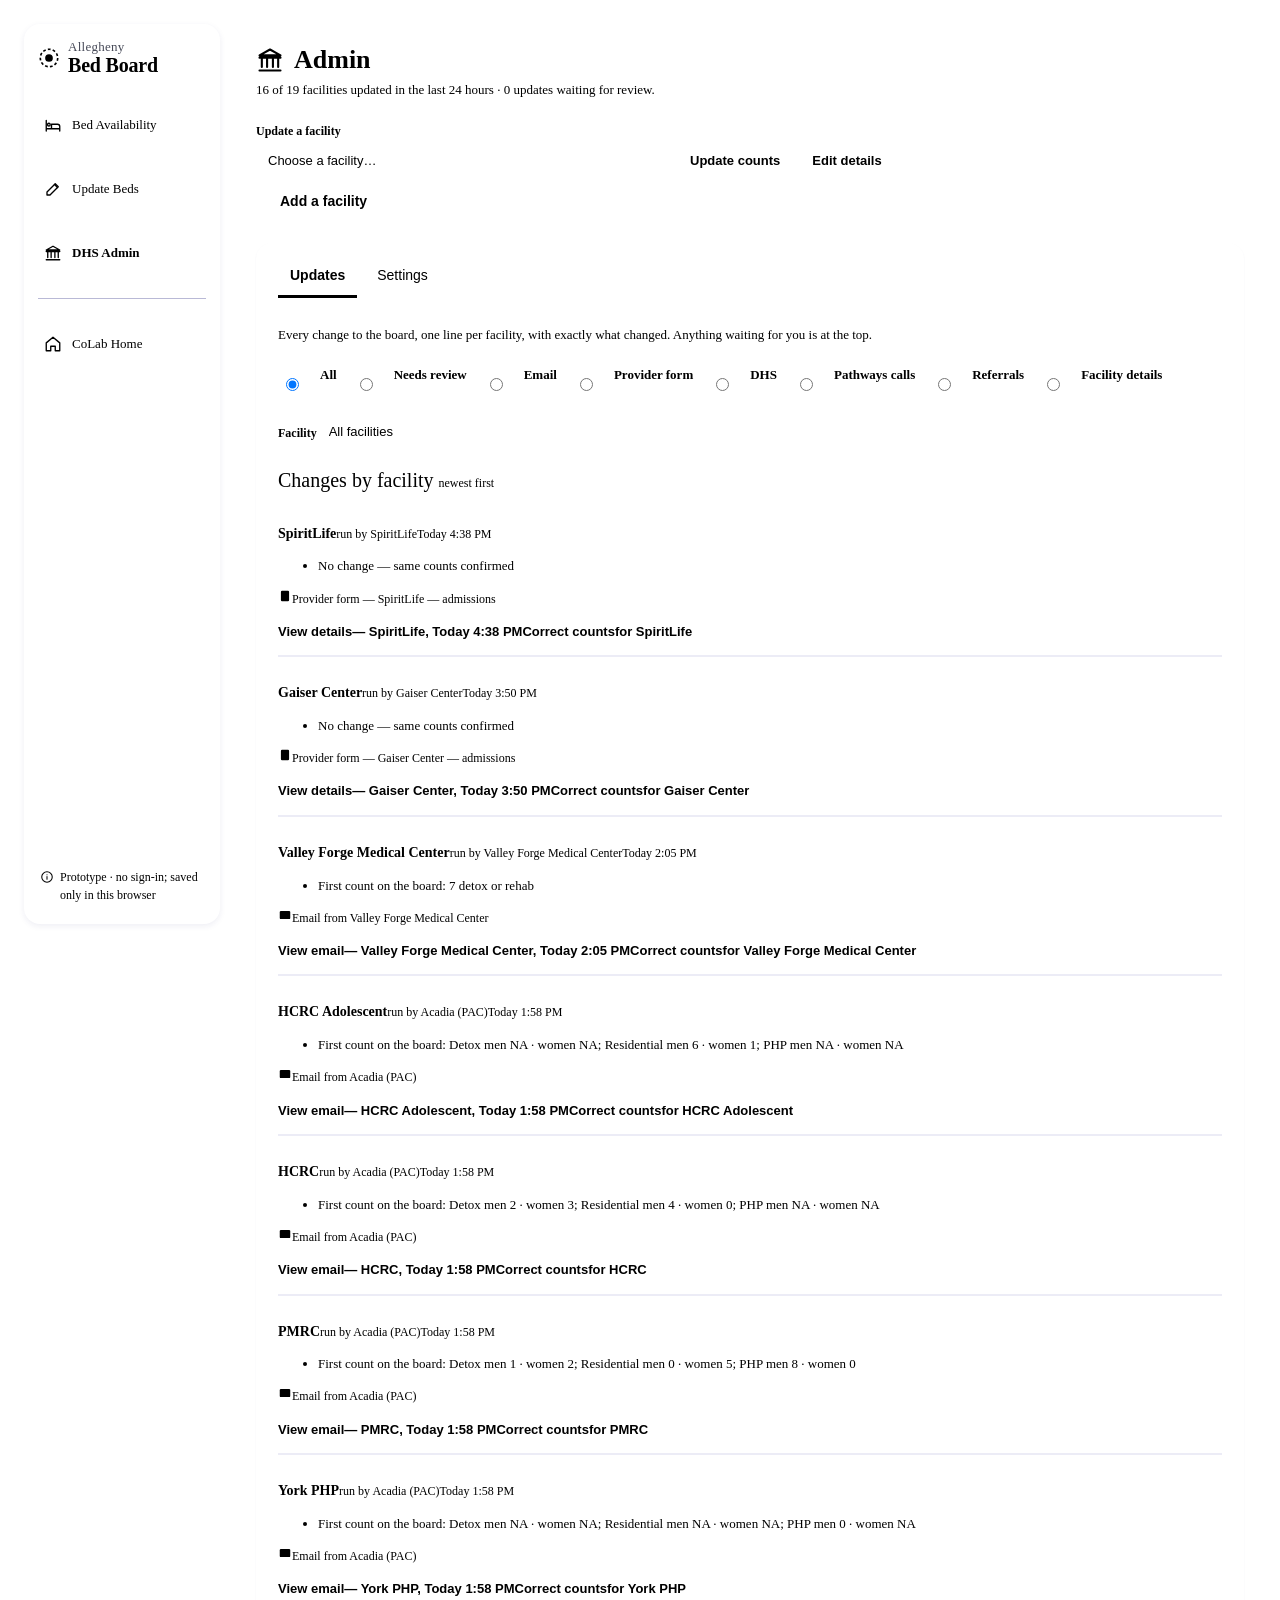
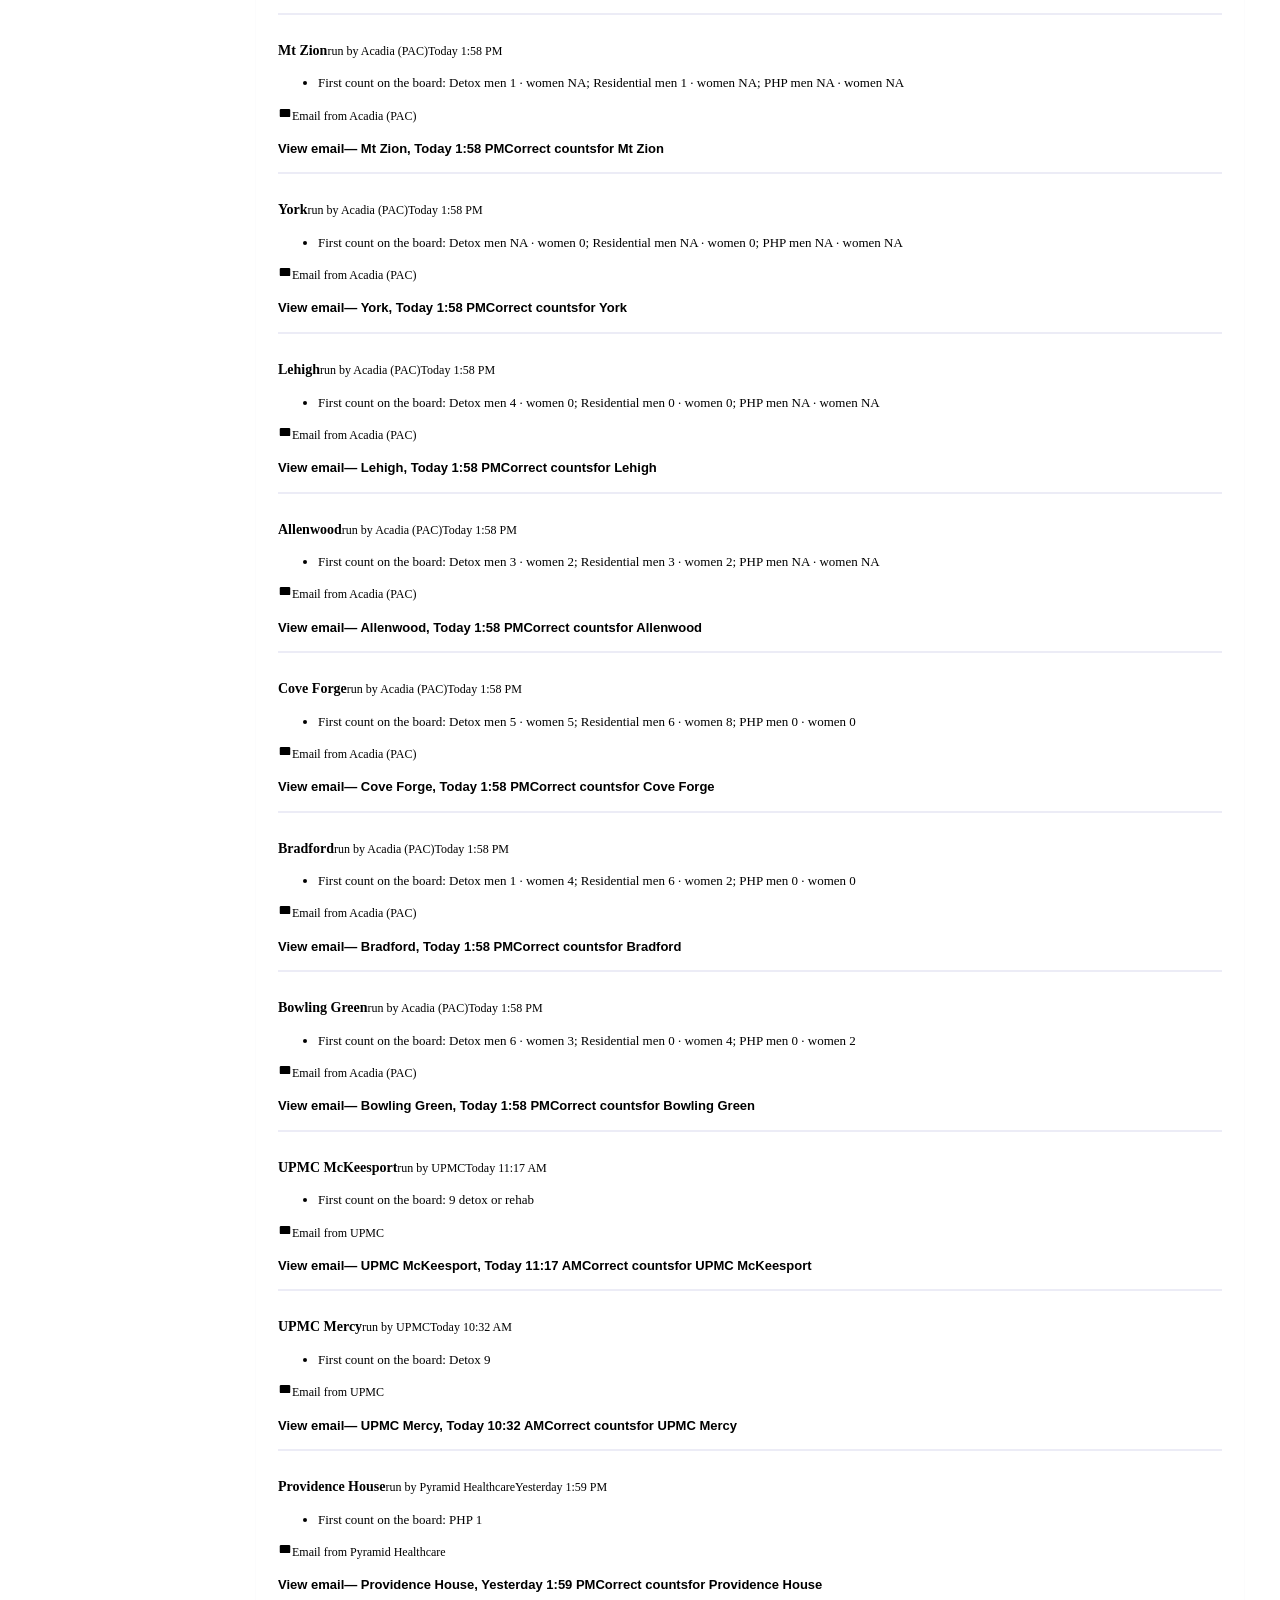
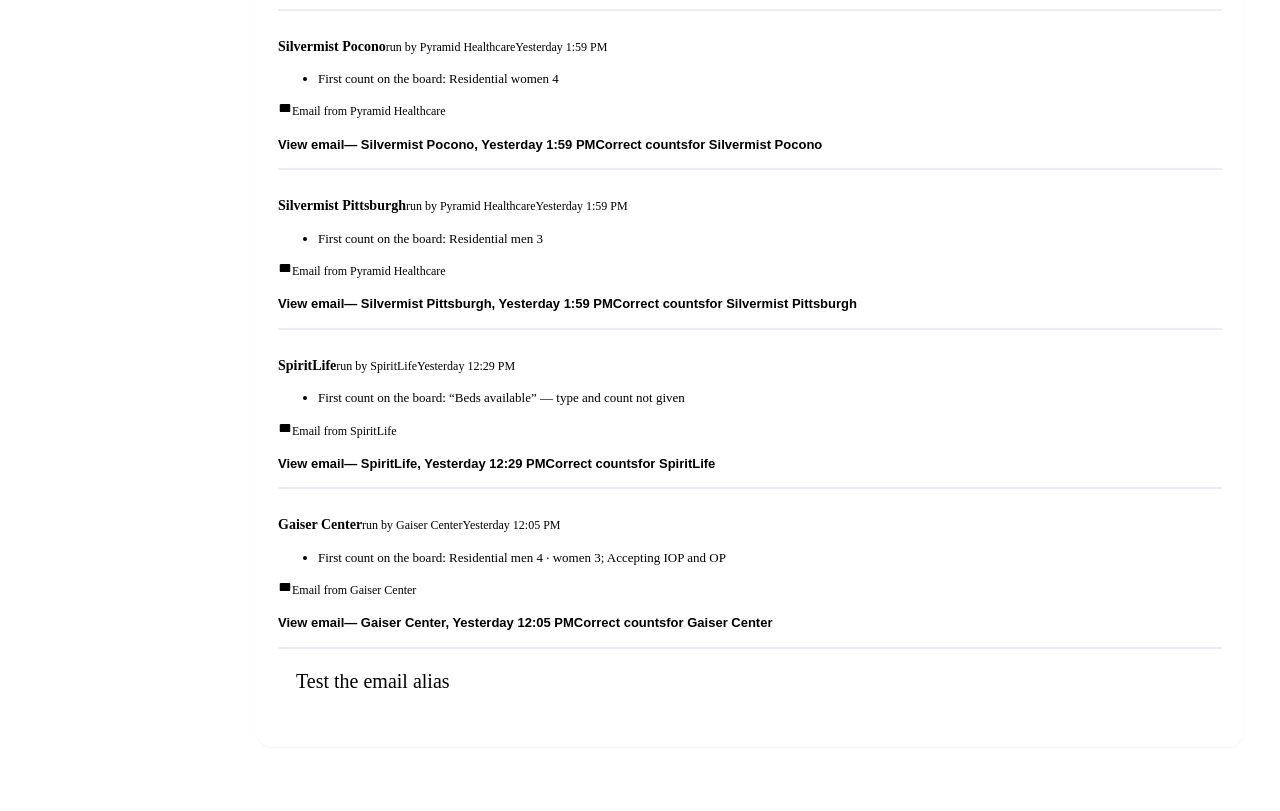
==== admin.html @ 39ade501 "Rename the product to Allegheny Bed Board The repo is now rrybalov/bed-board and the site moves to r" ====
<!doctype html>
<html lang="en">
<head>
  <meta charset="utf-8">
  <meta name="viewport" content="width=device-width, initial-scale=1">
  <title>Allegheny Bed Board — Admin</title>
  <meta name="description" content="DHS admin for the Allegheny Bed Board board: every update, review, new facilities and settings.">
  <link rel="preconnect" href="https://fonts.googleapis.com">
  <link rel="preconnect" href="https://fonts.gstatic.com" crossorigin>
  <link href="https://fonts.googleapis.com/css2?family=Roboto:wght@400;500;600;700&display=swap" rel="stylesheet">
  <link rel="icon" href="data:image/svg+xml,%3Csvg xmlns=%27http://www.w3.org/2000/svg%27 viewBox=%270 0 24 24%27%3E%3Ccircle cx=%2712%27 cy=%2712%27 r=%279.5%27 fill=%27none%27 stroke=%27%23262673%27 stroke-width=%272%27 stroke-dasharray=%273 2.4%27/%3E%3Ccircle cx=%2712%27 cy=%2712%27 r=%274.5%27 fill=%27%23262673%27/%3E%3C/svg%3E">
  <link rel="stylesheet" href="assets/styles.css?v=202611151425">
  <link rel="stylesheet" href="assets/colab.css?v=202611151425">
</head>
<body>
  <a class="skip" href="#admin-main">Skip to content</a>
<div class="hub">
  <nav class="sidebar" aria-label="Allegheny Bed Board">
    <a class="brand" href="index.html"><svg class="icon" width="22" height="22" viewBox="0 0 24 24" fill="none" stroke="currentColor" stroke-width="1.8" aria-hidden="true"><circle cx="12" cy="12" r="9.5" stroke-dasharray="3 2.4"/><circle cx="12" cy="12" r="4.2" fill="currentColor" stroke="none"/></svg><span class="brand-name"><span class="brand-pre">Allegheny </span>Bed Board</span></a>
    <a class="side-link" href="index.html"><svg class="icon" width="18" height="18" viewBox="0 0 24 24" fill="none" stroke="currentColor" stroke-width="1.8" stroke-linecap="round" stroke-linejoin="round" aria-hidden="true"><path d="M3 20V6M21 20v-6a3 3 0 0 0-3-3h-8v6M3 17h18"/><circle cx="6.5" cy="11.5" r="1.8"/></svg>Bed Availability</a>
    <a class="side-link" href="update.html"><svg class="icon" width="18" height="18" viewBox="0 0 24 24" fill="none" stroke="currentColor" stroke-width="1.8" stroke-linecap="round" stroke-linejoin="round" aria-hidden="true"><path d="M4 20h4L19 9l-4-4L4 16z"/><path d="M14 6l4 4"/></svg>Update Beds</a>
    <a class="side-link" href="admin.html" aria-current="page"><svg class="icon" width="18" height="18" viewBox="0 0 24 24" fill="none" stroke="currentColor" stroke-width="1.8" stroke-linecap="round" stroke-linejoin="round" aria-hidden="true"><path d="M3 10h18M12 3l9 5H3zM5 10v8M9.5 10v8M14.5 10v8M19 10v8M3 21h18"/></svg>DHS Admin</a>
    <div class="side-divider" role="separator"></div>
    <a class="side-link" href="https://rrybalov.github.io/colab-client-profile/"><svg class="icon" width="18" height="18" viewBox="0 0 24 24" fill="none" stroke="currentColor" stroke-width="1.8" stroke-linecap="round" stroke-linejoin="round" aria-hidden="true"><path d="M3 10.5 12 3l9 7.5V21h-6v-6H9v6H3z"/></svg>CoLab Home</a>
    <p class="side-note"><svg class="icon" width="14" height="14" viewBox="0 0 24 24" fill="none" stroke="currentColor" stroke-width="1.8" stroke-linecap="round" stroke-linejoin="round" aria-hidden="true"><circle cx="12" cy="12" r="9"/><path d="M12 11v5M12 8h.01"/></svg>Prototype · no sign-in; saved only in this browser</p>
  </nav>

  <main class="hub-main" id="admin-main" tabindex="-1">
    <section class="page-h">
      <h1 class="page-title"><svg class="icon" width="28" height="28" viewBox="0 0 24 24" fill="none" stroke="currentColor" stroke-width="1.8" stroke-linecap="round" stroke-linejoin="round" aria-hidden="true"><path d="M3 10h18M12 3l9 5H3zM5 10v8M9.5 10v8M14.5 10v8M19 10v8M3 21h18"/></svg>Admin</h1>
      <p id="admin-meta"></p>
    </section>

    <div class="admin-actions">
      <div class="pick">
        <label class="lbl" for="pick-site">Update a facility</label>
        <div class="pick-row"><select id="pick-site" class="sel-in"></select><button type="button" class="btn" id="pick-go">Update counts</button><button type="button" class="btn" id="pick-details">Edit details</button></div>
      </div>
      <button type="button" class="btn primary" id="add-site">Add a facility</button>
    </div>

    <section class="panel-card board-card admin-card" aria-label="Updates and settings">
    <div class="viewbar">
      <div class="tabs" role="tablist" aria-label="Admin sections">
        <button type="button" role="tab" id="t-updates" aria-controls="p-updates" aria-selected="true">Updates<span class="badge" id="review-badge" hidden></span></button>
        <button type="button" role="tab" id="t-settings" aria-controls="p-settings" aria-selected="false" tabindex="-1">Settings</button>
      </div>
    </div>
    <p class="status" id="a-status" aria-live="polite"></p>

    <section id="p-updates" role="tabpanel" aria-labelledby="t-updates">
      <p class="hint">Every change to the board, one line per facility, with exactly what changed. Anything waiting for you is at the top.</p>
      <div class="upd-filters">
        <div class="seg" id="upd-filter" role="radiogroup" aria-label="Show updates"></div>
        <div class="field" style="margin:0"><label class="sr" for="upd-site">Facility</label><select id="upd-site" class="sel-in"></select></div>
      </div>
      <div class="admin-grid" style="margin-top:12px">
        <div class="main-col"><div id="upd-list"></div></div>
        <aside class="side-col">
          <details class="panel sim" style="margin-top:0">
            <summary><h2 id="sim-h">Test the email alias</h2></summary>
            <p class="hint">Stands in for the future alias. Recognized senders publish automatically; anything the parser isn’t sure of waits for review.</p>
            <div class="field">
              <label class="lbl" for="sim-example">Load an example</label>
              <select id="sim-example" class="sel-in"></select>
            </div>
            <div class="field"><label class="lbl" for="sim-from">From</label><input id="sim-from" class="input wide" type="email" autocomplete="off"></div>
            <div class="field"><label class="lbl" for="sim-subject">Subject</label><input id="sim-subject" class="input wide" type="text" autocomplete="off"></div>
            <div class="field"><label class="lbl" for="sim-body">Body</label><textarea id="sim-body" class="input wide" rows="8"></textarea></div>
            <div class="btnrow"><button type="button" class="btn primary" id="sim-send">Receive email</button></div>
            <div id="sim-result" role="status"></div>
          </details>
        </aside>
      </div>
    </section>

    <section id="p-settings" role="tabpanel" aria-labelledby="t-settings" hidden>
      <div class="panel">
        <h2>Email publishing</h2>
        <label class="toggle-row"><input type="checkbox" id="set-auto"> <span><b>Publish recognized emails automatically.</b> Emails from unknown senders, or with counts the parser can’t place, always wait for review.</span></label>
      </div>
      <div class="panel">
        <h2>Known senders</h2>
        <p class="hint">An email is matched to a provider by its sender’s domain.</p>
        <div class="gridwrap"><table class="sitetbl" style="min-width:0"><thead><tr><th scope="col">Provider</th><th scope="col">Sender domains</th><th scope="col">Facilities</th></tr></thead><tbody id="sender-rows"></tbody></table></div>
      </div>
      <div class="panel">
        <h2>Demo data</h2>
        <p class="hint">Clears everything in this browser and reloads the 7 sample emails.</p>
        <button type="button" class="btn danger" id="reset">Reset demo data</button>
      </div>
    </section>
    </section>
  </main>
</div>
<div class="dialog-wrap" id="dlg-wrap" hidden>
    <div class="dialog" role="dialog" aria-modal="true" aria-labelledby="dlg-h" id="dlg"></div>
  </div>

  <script src="data/sites.js?v=202611151425"></script>
  <script src="data/sample-emails.js?v=202611151425"></script>
  <script src="assets/parser.js?v=202611151425"></script>
  <script src="assets/store.js?v=202611151425"></script>
  <script src="assets/common.js?v=202611151425"></script>
  <script src="assets/editor.js?v=202611151425"></script>
  <script src="assets/profile.js?v=202611151425"></script>
  <script src="assets/facility.js?v=202611151425"></script>
  <script src="assets/admin.js?v=202611151425"></script>
</body>
</html>
---- assets/colab.css ----
/*
 * Allegheny Bed Board — CoLab / ClientView look and feel.
 * Loaded after styles.css. Mirrors the CoLab prototype (rrybalov/colab-client-profile, styles.css):
 * floating sidebar instead of a top bar, smoke page, white 16px panel cards, pill segmented
 * controls, outlined filter cards, blue underline tabs, CoLab buttons, inputs, modal and toast.
 * Tokens follow the ACDHS design system (Surfaces / Content / Action / Signals).
 */
:root {
  --hairline: #ECECF6;
  --outline: #8C8FA3;
  --disabled: #B9B9D6;
  --red-text: #B4382C;
  --green-text: #0B6B58;
  --radius-sm: 4px;
  --radius: 8px;
  --radius-lg: 12px;
  --radius-xl: 16px;
  --shadow-pop: 0 8px 24px rgba(18, 18, 33, .14);
  --card-shadow: 0 1px 2px rgba(38, 38, 115, .06);
}
body { font-family: var(--font); font-size: 14px; line-height: 1.4; color: var(--slate); background: var(--smoke); }
a { color: var(--blue); }
a:hover { color: var(--dark-blue); }
:focus-visible { outline: 2px solid var(--blue); outline-offset: 2px; }
.icon { flex: 0 0 auto; display: block; }
h1 { font-weight: 700; }

/* ---------- Shell: CoLab's floating sidebar (no top bar) ---------- */
.skip { position: absolute; left: 12px; top: -48px; z-index: 100; background: var(--dark-blue); color: var(--white); padding: 10px 14px; border-radius: var(--radius); font-weight: 600; text-decoration: none; }
.skip:focus { top: 12px; left: 12px; color: var(--white); }
.hub { min-height: 100vh; display: flex; gap: 36px; padding: 16px 28px 16px 16px; }
.sidebar { flex: 0 0 176px; background: var(--ash); border-radius: var(--radius-xl); padding: 16px 10px; display: flex; flex-direction: column; gap: 6px; box-shadow: 0 2px 6px rgba(38, 38, 115, .08); }
.sidebar .brand { display: flex; align-items: center; gap: 8px; padding: 0 4px 14px; color: var(--dark-blue); font-size: 20px; font-weight: 700; letter-spacing: -.2px; text-decoration: none; }
.sidebar .brand:hover { color: var(--dark-blue); }
.sidebar .brand .brand-name { display: flex; flex-direction: column; line-height: 1.1; }
.sidebar .brand .brand-pre { font-size: 13px; font-weight: 500; letter-spacing: .02em; color: var(--blue-grey, #474A58); }
.side-link { display: flex; align-items: center; gap: 10px; padding: 9px 10px; min-height: 40px; border-radius: var(--radius); font-size: 13px; color: var(--dark-blue); text-decoration: none; white-space: nowrap; }
.side-link:hover { background: rgba(255, 255, 255, .55); color: var(--dark-blue); }
.side-link[aria-current="page"] { background: var(--white); font-weight: 700; }
.side-divider { height: 1px; background: var(--disabled); margin: 10px 4px; }
.side-note { margin: auto 0 0; padding: 0 6px 4px; display: flex; gap: 6px; align-items: flex-start; font-size: 11px; line-height: 1.45; color: var(--slate); }
.side-note .icon { margin-top: 1px; color: var(--dark-blue); }
.hub-main { flex: 1 1 auto; min-width: 0; display: flex; flex-direction: column; gap: 22px; padding: 20px 0 40px; }
.hub-main > * { margin-top: 0; margin-bottom: 0; }
@media (min-width: 761px) {
  .sidebar { position: sticky; top: 16px; height: calc(100vh - 32px); align-self: flex-start; overflow-y: auto; }
}

/* Page heads */
.page-head, .page-h { display: flex; flex-wrap: wrap; align-items: center; justify-content: space-between; gap: 16px; min-height: 44px; padding: 0; }
.page-title { display: flex; align-items: center; gap: 10px; margin: 0; font-size: 26px; font-weight: 700; line-height: 1.2; color: var(--black); }
.page-title .icon { color: var(--black); }
.page-head .meta, .page-h p { margin: 6px 0 0; font-size: 13px; color: var(--slate); max-width: 760px; }
.page-h.with-cta .btn { margin-top: 0; }
.foot { font-size: 12px; color: var(--stone); }
.foot p { font-size: 12px; }

/* ---------- Cards ---------- */
.panel-card, .filters, .panel, .admin-grid .main-col, .success {
  background: var(--white); border: 0; border-radius: var(--radius-xl); padding: 22px; box-shadow: var(--card-shadow); margin: 0;
}
.board-card { display: flex; flex-direction: column; gap: 16px; padding-top: 6px; }
.panel h2, .success h2 { font-size: 20px; font-weight: 400; color: var(--slate); margin: 0 0 12px; }
.success { border-left: 0; }
.success h2 { color: var(--black); font-weight: 700; font-size: 18px; }
.notice { background: var(--white); border: 1px solid var(--ash); border-radius: var(--radius); padding: 12px 14px; margin: 0; font-size: 13px; color: var(--black); align-items: center; }
.notice p { font-size: 13px; color: var(--black); }

/* ---------- Form controls ---------- */
.seg-group legend, .lbl, .field > label, .field .lbl { font-size: 12px; font-weight: 700; color: var(--slate); }
.help { color: var(--stone); font-weight: 400; }
.hint { font-size: 13px; color: var(--slate); }
.input, .sel-in, select.input { min-height: 40px; border: 1px solid var(--stone); border-radius: var(--radius); padding: 8px 12px; font-size: 13px; color: var(--black); background-color: var(--white); }
textarea.input { line-height: 1.45; }
.num-in { min-height: 40px; font-size: 14px; border-radius: var(--radius); }
.check { font-size: 13px; color: var(--slate); }
.check input, input[type="checkbox"], input[type="radio"] { accent-color: var(--dark-blue); }

/* Segmented control: CoLab pill track */
.seg { display: inline-flex; flex-wrap: wrap; gap: 2px; padding: 3px; border: 0; border-radius: 999px; background: var(--ash); overflow: visible; }
.seg label { min-height: 34px; padding: 6px 16px; border: 0 !important; border-radius: 999px; font-size: 13px; font-weight: 600; color: var(--dark-blue); }
.seg label:hover { background: rgba(38, 38, 115, .08); }
.seg input:checked + label { background: var(--dark-blue); color: var(--white); font-weight: 600; }
.seg input:focus-visible + label { outline: 2px solid var(--blue); outline-offset: 2px; }

/* Buttons: CoLab primary / outline / text */
.btn { min-height: 40px; padding: 8px 16px; border: 1.5px solid var(--blue); border-radius: var(--radius); background: var(--white); color: var(--blue); font-size: 13px; font-weight: 700; gap: 8px; }
.btn:hover { background: var(--smoke); color: var(--blue); }
.btn.primary { border: 0; background: var(--blue); color: var(--white); font-size: 14px; padding: 10px 24px; }
.btn.primary:hover { background: var(--dark-blue); color: var(--white); }
.btn.small { min-height: 36px; padding: 6px 12px; font-size: 12px; }
.btn.primary.small { padding: 6px 16px; }
.btn.danger { border-color: var(--red-text); color: var(--red-text); }
.btn:disabled { background: var(--smoke); color: var(--stone); border: 1px solid var(--ash); }
.linkbtn { min-height: 24px; padding: 0; border: 0; background: transparent; color: var(--blue); font-size: 13px; font-weight: 700; text-decoration: none; cursor: pointer; }
.linkbtn:hover { color: var(--dark-blue); text-decoration: underline; }
.linkbtn.danger { color: var(--red-text); }
.cbtn { min-height: 40px; padding: 8px 14px; border: 1.5px solid var(--blue); border-radius: var(--radius); color: var(--blue); font-size: 13px; font-weight: 700; }
.cbtn.primary { border-color: var(--blue); background: var(--blue); color: var(--white); }
.cbtn.primary:hover { background: var(--dark-blue); border-color: var(--dark-blue); color: var(--white); }

/* ---------- Tabs: CoLab underline tabs ---------- */
.viewbar { margin: 0; display: block; border-bottom: 1px solid var(--ash); }
.tabs { display: flex; gap: 8px; border: 0; }
.tabs button, .tabs [role="tab"] { padding: 18px 12px 12px; min-height: 48px; border: 0; border-bottom: 3px solid transparent; margin-bottom: -1px; background: transparent; font-size: 14px; font-weight: 500; color: var(--slate); }
.tabs button:hover { color: var(--blue); }
.tabs button[aria-selected="true"] { color: var(--blue); font-weight: 600; border-bottom-color: var(--blue); }
.badge { background: var(--blue); color: var(--white); font-size: 10px; min-width: 18px; height: 18px; margin-left: 6px; }

/* ---------- Filter cards (summary counts) ---------- */
.tiles { display: grid; grid-template-columns: repeat(auto-fit, minmax(150px, 1fr)); gap: 14px; margin: 0; }
.tile { position: relative; border: 1.5px solid var(--ash); border-radius: var(--radius-lg); background: var(--white); padding: 12px 14px; min-height: 68px; justify-content: center; gap: 2px; color: var(--slate); }
button.tile { padding-right: 32px; }
button.tile::after { content: ""; position: absolute; top: 12px; right: 12px; width: 14px; height: 14px; background: var(--light-blue);
  -webkit-mask: url("data:image/svg+xml,%3Csvg xmlns='http://www.w3.org/2000/svg' viewBox='0 0 24 24'%3E%3Cpath d='M3 4h18l-7 9v6l-4 2v-8z'/%3E%3C/svg%3E") center / contain no-repeat;
  mask: url("data:image/svg+xml,%3Csvg xmlns='http://www.w3.org/2000/svg' viewBox='0 0 24 24'%3E%3Cpath d='M3 4h18l-7 9v6l-4 2v-8z'/%3E%3C/svg%3E") center / contain no-repeat; }
button.tile:hover { border-color: var(--light-blue); }
.tile[aria-pressed="true"] { border: 1.5px solid var(--light-blue); box-shadow: inset 0 0 0 1px var(--light-blue); background: var(--white); }
.tile .n { font-size: 15px; font-weight: 600; line-height: 1.3; color: var(--slate); font-variant-numeric: tabular-nums; }
.tile[aria-pressed="true"] .n { color: var(--light-blue); }
.tile .l { font-size: 12px; font-weight: 400; color: var(--black); }
.tile .s { font-size: 11px; color: var(--stone); }
.tile.note { border: 1px dashed var(--outline); background: var(--white); }
.tile.note .n { color: var(--slate); }

/* Status line, find bar, groups */
.status { margin: 0; font-size: 13px; color: var(--slate); }
.findbar { margin: 0 0 4px; }
.group-h { margin: 8px 0 10px; }
.group-h h2 { font-size: 16px; font-weight: 700; color: var(--slate); }
.group-h span { font-size: 12px; color: var(--slate); }
.footnote { font-size: 12px; color: var(--stone); }
details.more > summary { font-size: 14px; font-weight: 700; color: var(--blue); }

/* ---------- Facility cards: CoLab address/enrollment card ---------- */
.cards { gap: 10px; }
.card { border: 1px solid var(--ash); border-radius: var(--radius-lg); background: var(--white); padding: 16px; box-shadow: none; transition: border-color .15s; }
.card:hover { border-color: var(--disabled); }
.site h3 { font-size: 15px; font-weight: 700; color: var(--black); }
.site .full-name { font-size: 12px; font-weight: 400; color: var(--slate); }
.site .where { font-size: 12px; color: var(--slate); }
.site .meta { font-size: 12px; font-weight: 600; color: var(--dark-blue); }
.count { border-radius: var(--radius); border: 1px solid; min-height: 72px; }
.count b { font-size: 26px; font-weight: 600; letter-spacing: -.3px; }
.count span { font-size: 11px; }
.count.open { background: #DFF7F2; border-color: #9FE3D4; color: #0A6559; }
.count.open span { color: #0A6559; }
.count.avail { background: #E8F1FF; border-color: var(--sky); color: #1D4F91; }
.count.full { background: var(--smoke); border-color: var(--ash); color: var(--stone); }
.upd { font-size: 12px; }
.upd-time { font-size: 13px; font-weight: 600; color: var(--black); font-variant-numeric: tabular-nums; }
.upd-time.stale { color: var(--red-text); }
.upd-src { font-size: 12px; color: var(--slate); }
.upd-ref { font-size: 12px; }

/* Bed table: CoLab table head / rows */
.beds thead th { font-size: 12px; font-weight: 700; letter-spacing: 0; text-transform: none; color: var(--slate); border-bottom: 2px solid var(--ash); }
.beds th, .beds td { border-bottom: 1px solid var(--hairline); }
.beds tbody th { font-size: 13px; font-weight: 500; color: var(--black); }
.beds td { font-size: 18px; font-weight: 600; color: var(--black); }
.beds td.zero { color: var(--outline); font-weight: 500; }
.beds td.nr, .beds td.ns, .beds td.na, .beds td[colspan] { font-size: 12px; font-weight: 400; color: var(--stone); }
.beds td.yes { font-size: 13px; font-weight: 600; color: var(--green-text); }
.beds tfoot th, .beds tfoot td { font-size: 13px; font-weight: 700; border-top: 2px solid var(--ash); }
.beds tfoot td { font-size: 15px; }
.beds tr.hit th, .beds tr.hit td { background: var(--smoke); }
.beds tr.hit th { box-shadow: inset 3px 0 0 var(--light-blue); }
.beds .hc, .beds tr.hit .hc { background: #EEEEFB; }
.beds thead th.hc { color: var(--light-blue); }
.bed-notes { font-size: 12px; }

/* Who they take / contact: CoLab overline + pairs */
.fit { border-top: 1px solid var(--hairline); }
.fit-h, .contact-h { font-size: 11px; font-weight: 700; letter-spacing: .05em; text-transform: uppercase; color: var(--slate); }
.fit dl { font-size: 13px; grid-template-columns: 110px minmax(0, 1fr); }
.fit dt { font-weight: 700; color: var(--black); }
.fit dd { color: var(--slate); }
.lvl-hit { color: var(--light-blue); }
.fit-x { color: var(--red-text); }
.contact { border-top: 1px solid var(--hairline); }
.contact-note { font-size: 11px; color: var(--stone); }

/* ---------- Tables: All sites, admin ---------- */
.gridwrap { border: 0; border-radius: 0; background: transparent; }
.grid thead th, .sitetbl thead th { background: var(--white); font-size: 12px; font-weight: 700; letter-spacing: 0; text-transform: none; color: var(--slate); border-bottom: 2px solid var(--ash); }
.grid th, .grid td, .sitetbl th, .sitetbl td { border-bottom: 1px solid var(--hairline); font-size: 13px; }
.grid tbody tr:hover td, .grid tbody tr:hover th { background: var(--smoke); }
.grid .region-row th { font-size: 12px; font-weight: 700; color: var(--slate); text-transform: uppercase; letter-spacing: .05em; background: var(--white); }
.grid .site-name b { color: var(--black); }
.grid .site-name span { font-size: 12px; color: var(--slate); }
.cell { border-radius: var(--radius); }
.cell.open { background: #DFF7F2; border: 1px solid #9FE3D4; color: #0A6559; }
.cell.avail { border: 1px dashed var(--light-blue); }
.legend { border-top: 1px solid var(--hairline); font-size: 12px; }

/* Board updates feed: CoLab feed rows */
#view-updates .cards { gap: 0; }
.feed { background: transparent; border: 0; border-bottom: 2px solid var(--hairline); border-radius: 0; padding: 12px 0; }
.feed-top b { font-size: 13px; color: var(--black); }
.feed-sites { font-size: 13px; color: var(--black); }
.cov .tile .n { font-size: 15px; }

/* ---------- Popovers, modal, toast ---------- */
.locpanel { border: 1px solid var(--ash); border-radius: var(--radius-lg); box-shadow: var(--shadow-pop); }
.selbtn { font-size: 13px; }
.dialog-wrap { background: rgba(18, 18, 33, .55); padding: 40px 16px; z-index: 80; }
.dialog { max-width: 830px; border-radius: var(--radius-xl); padding: 28px; box-shadow: 0 20px 48px rgba(18, 18, 33, .3); }
.dialog h2, .srcdlg-h h2 { font-size: 22px; font-weight: 700; color: var(--black); }
.srcdlg-sub, .form-sub, .addsite .form-sub, .newfac .form-sub, .profile-edit .form-sub { font-size: 11px; font-weight: 700; letter-spacing: .05em; text-transform: uppercase; color: var(--slate); }
.toast { background: var(--black); border-radius: var(--radius); padding: 10px 14px; font-size: 13px; box-shadow: var(--shadow-pop); }
.toast .btn { min-height: 0; padding: 4px 2px; border: 0; background: transparent; color: var(--sky); font-size: 13px; font-weight: 700; }
.toast .btn:hover { background: transparent; text-decoration: underline; }
.refer-opt { border-radius: var(--radius); font-size: 13px; }
.refer-opt:has(input:checked) { border-color: var(--dark-blue); background: var(--smoke); }

/* ---------- Map list ---------- */
.maplist-wrap { border-radius: var(--radius-lg); }
.map { border-radius: var(--radius-lg); }
.ml-head b { font-size: 14px; color: var(--black); }
.ml-where { font-size: 12px; }
.ml-n.open { background: #DFF7F2; color: #0A6559; }
.pin.open { background: #05DEB4; color: #0B3D33; }
.ml.sel .ml-head, .ml-detail { box-shadow: inset 3px 0 0 var(--light-blue); }

/* ---------- Provider form ---------- */
.site-edit, .newfac { border: 1px solid var(--ash); border-radius: var(--radius-lg); padding: 16px; }
.site-wrap .site-edit { border-radius: var(--radius-lg) var(--radius-lg) 0 0; }
.site-edit-h h3, .newfac-h h3 { font-size: 15px; font-weight: 700; color: var(--black); }
.bedtbl thead th { font-size: 12px; font-weight: 700; color: var(--slate); }
.bedtbl tbody th { font-size: 13px; }
.profile-edit { border-color: var(--ash); border-radius: 0 0 var(--radius-lg) var(--radius-lg); background: var(--smoke); }
.profile-edit > summary { font-size: 13px; color: var(--blue); }
.tmpl { border-radius: var(--radius); }

/* ---------- Admin: CoLab feed rows inside a card ---------- */
.admin-actions { margin: 0; }
.admin-grid { margin-top: 0; }
.admin-grid .main-col { padding: 8px 22px 22px; }
.ui-h { margin: 14px 0 4px; font-size: 16px; font-weight: 700; color: var(--slate); }
.ui-h span { font-size: 12px; color: var(--slate); }
.ui-item { margin: 0; padding: 12px 0; border: 0; border-bottom: 2px solid var(--hairline); border-radius: 0; background: transparent; box-shadow: none; }
.ui-item.review { margin: 8px 0; padding: 12px 14px; border: 1px solid #C99A4B; border-radius: var(--radius); background: #FFF9EE; box-shadow: none; }
.ui-top b { font-size: 13px; color: var(--black); }
.ui-org, .ui-time { font-size: 12px; color: var(--slate); }
.ui-changes { font-size: 13px; color: var(--black); }
.ui-how { font-size: 12px; }
.ui-status { font-size: 12px; color: #6E4A0E; }
.ui-status.st-rejected, .ui-status.st-undone { color: var(--red-text); }
details.sim { padding: 16px 18px; }

@media (prefers-reduced-motion: reduce) { * { transition: none !important; } }

/* ---------- Phone: CoLab's sidebar becomes a top row ---------- */
@media (max-width: 760px) {
  .hub { flex-direction: column; gap: 16px; padding: 0 0 24px; }
  .sidebar { flex: 0 0 auto; border-radius: 0; flex-direction: row; flex-wrap: wrap; align-items: center; gap: 4px; padding: 10px 16px; }
  .sidebar .brand { padding: 0 8px 0 0; min-height: 32px; }
  .sidebar .brand .brand-name { display: inline; }
  .sidebar .brand .brand-pre { font-size: inherit; font-weight: inherit; letter-spacing: inherit; color: inherit; }
  .side-divider { display: none; }
  .side-note { flex: 1 1 100%; margin: 4px 0 0; padding: 0 2px; }
  .hub-main { padding: 0 16px; gap: 16px; }
  .panel-card, .filters, .panel, .admin-grid .main-col, .success { padding: 16px; border-radius: var(--radius-lg); }
  .page-title { font-size: 22px; }
  .dialog { padding: 20px; }
  .tabs button { padding: 14px 10px 10px; }
}

/* Layout refinements */
[hidden] { display: none !important; }
.page-h:not(.with-cta) { flex-direction: column; align-items: flex-start; gap: 0; }
.status:empty { display: none; }
#upd { display: flex; flex-direction: column; gap: 22px; }
#results, #view-find { display: flex; flex-direction: column; gap: 14px; }
.board-card .admin-grid { gap: 20px; }
.board-card .admin-grid .main-col { padding: 0; box-shadow: none; border-radius: 0; }
.board-card .panel { box-shadow: none; border: 1px solid var(--ash); border-radius: var(--radius-lg); }
.board-card details.sim { border: 1px solid var(--ash); box-shadow: none; }
.board-card .panel + .panel { margin-top: 14px; }
.admin-card > .hint { margin: 0; }
@media (max-width: 760px) { .seg { border-radius: 20px; } }

/* ===== WCAG 2.2 AA fixes ===== */
/* 1.4.3: zero / N/A / not-given cells and highlighted headers reach 4.5:1 on every surface */
.beds td.zero, .beds td.nr, .beds td.ns, .beds td.na, .beds td[colspan]:not(.yes) { color: #5C6075; }
.beds .hc, .beds tr.hit .hc { background: var(--smoke); }
.beds tr.hit th, .beds tr.hit td { background: #F0F0FC; }
/* 1.4.1: the filtered column is marked by more than color */
.beds thead th.hc { color: var(--dark-blue); text-decoration: underline; text-decoration-thickness: 2px; text-underline-offset: 4px; }
/* 2.5.8: targets at least 24×24 */
.grid-tel { display: inline-flex; align-items: center; min-height: 24px; }
details.sim > summary { min-height: 44px; display: flex; align-items: center; }
.linkbtn { display: inline-flex; align-items: center; min-height: 24px; }
/* Toast: text controls, dismissible (2.4.11) */
.toast { gap: 12px; }
.toast .toast-undo { color: var(--sky); text-decoration: underline; font-size: 13px; }
.toast .toast-undo:hover { color: var(--white); }
.toast-x { display: grid; place-items: center; width: 32px; height: 32px; margin: -4px -6px -4px 0; border: 0; border-radius: var(--radius); background: transparent; color: var(--white); cursor: pointer; }
.toast-x:hover { background: rgba(255, 255, 255, .12); }
.toast :focus-visible { outline-color: var(--sky); }
/* Links inside running text are underlined (1.4.1) */
p a:not(.btn):not(.cbtn), li a:not(.btn):not(.cbtn), .hint a { text-decoration: underline; }
.beds .sub { color: #5C6075; }
.fit-list { margin: 0; padding-left: 16px; }
.fit-list li + li { margin-top: 2px; }

/* ===== Nov 13 evening: card + filter fixes ===== */
/* Bed tables: values centered in equal columns; bed type stays left */
.beds { table-layout: fixed; }
.beds th:first-child { width: 34%; }
.beds th, .beds td, .beds thead th, .beds td[colspan] { text-align: center; }
.beds thead th:first-child, .beds tbody th, .beds tfoot th { text-align: left; }
/* Address under the facility name */
.site .addr { margin: 4px 0 0; display: flex; align-items: flex-start; gap: 6px; font-size: 13px; color: var(--black); }
.site .addr .icon { margin-top: 2px; color: var(--slate); }
.addr-none { color: var(--slate); }
/* Contact row: Mark a referral at the right end */
.contact-btns { align-items: center; }
.contact-btns .refer-btn { margin-left: auto; border-color: var(--dark-blue); color: var(--dark-blue); }
.contact-btns .refer-btn:hover { background: var(--smoke); }
/* One select style everywhere: same chevron and inset as the Locations control */
select.input, select.sel-in, .sel-in {
  -webkit-appearance: none; appearance: none; padding-right: 40px; cursor: pointer;
  background: var(--white) url("data:image/svg+xml,%3Csvg xmlns='http://www.w3.org/2000/svg' width='12' height='8' viewBox='0 0 12 8'%3E%3Cpath d='M1 1l5 5 5-5' fill='none' stroke='%233D3D4B' stroke-width='2'/%3E%3C/svg%3E") no-repeat right 14px center;
}
.selbtn { background-position: right 14px center; padding-right: 40px; }
#map-msg:empty { display: none; }
@media (max-width: 760px) { .contact-btns .refer-btn { margin-left: 0; } }
.contact-btns .refer-btn { margin-top: 0; }
/* Review fixes: grid update cell spacing, static text not styled as links, disclosure marker */
.grid .grid-tel { display: flex; width: fit-content; margin-top: 2px; }
.grid td .linkbtn { display: flex; width: fit-content; }
.grid .grid-lv { color: var(--slate); font-weight: 400; font-size: 12px; }
details.sim summary { justify-content: space-between; }
details.sim summary::after { content: ""; width: 8px; height: 8px; border-right: 2px solid var(--slate); border-bottom: 2px solid var(--slate); transform: rotate(-45deg); margin-right: 4px; }
details.sim[open] summary::after { content: ""; transform: rotate(45deg); }
.grid .site-name .grid-lv { color: var(--slate); font-weight: 400; }

/* ===== Review changes (Nov 13 night) ===== */
/* 1, 10: compact filter bar on one aligned row; the rest behind More filters */
.filters { display: block; padding: 18px 22px; }
.filters-toggle { display: none; }
.filters-row { display: flex; flex-wrap: wrap; align-items: flex-end; gap: 14px 24px; }
.filters-row .filter-col .selbtn { min-width: 220px; }
.more-btn .chev { width: 8px; height: 8px; border-right: 2px solid currentColor; border-bottom: 2px solid currentColor; transform: rotate(45deg); margin: -3px 0 0 4px; }
.more-btn[aria-expanded="true"] .chev { transform: rotate(-135deg); margin-top: 3px; }
.more-count, .filters-count { font-weight: 700; }
.more-filters { display: grid; grid-template-columns: repeat(4, minmax(0, 1fr)); gap: 14px 24px; align-items: end; margin-top: 16px; padding-top: 16px; border-top: 1px solid var(--hairline); }
.more-filters .seg-group { min-width: 0; }
.more-filters .input { width: 100%; }
.more-filters .checks { gap: 4px; }
.seg-n { margin-left: 6px; font-weight: 400; opacity: .85; font-variant-numeric: tabular-nums; }
.seg input:checked + label .seg-n { opacity: 1; }
/* 4: chips + Clear all */
.chips { display: flex; flex-wrap: wrap; align-items: center; gap: 8px; margin-top: 14px; padding-top: 14px; border-top: 1px solid var(--hairline); }
.chips-h { font-size: 13px; font-weight: 700; color: var(--black); margin-right: 4px; }
.chip { display: inline-flex; align-items: center; gap: 6px; min-height: 32px; padding: 4px 8px 4px 12px; border: 1.5px solid var(--dark-blue); border-radius: 999px; background: var(--white); color: var(--dark-blue); font: inherit; font-size: 13px; font-weight: 600; cursor: pointer; }
.chip:hover { background: var(--smoke); }
.chips .linkbtn { margin-left: 4px; }
/* 1: dismissible notice; stale banner */
.notice { position: relative; padding-right: 44px; }
.notice-x { position: absolute; top: 50%; right: 8px; transform: translateY(-50%); display: grid; place-items: center; width: 32px; height: 32px; border: 0; border-radius: var(--radius); background: transparent; color: var(--slate); cursor: pointer; }
.notice-x:hover { background: var(--smoke); }
.notice.warn { padding-right: 14px; border-color: #C99A4B; background: #FFF9EE; }
.notice.warn svg { stroke: #6E4A0E; }
.notice.warn p { color: #6E4A0E; }
/* 2: the two count notes that aren't bed types */
.also { margin: 0; font-size: 13px; color: var(--slate); }
.also:empty { display: none; }
/* 8: live changes */
.live-note { margin: 0; font-size: 13px; font-weight: 600; color: var(--dark-blue); }
.live-note:empty { display: none; }
@keyframes ob-flash { 0% { box-shadow: 0 0 0 3px var(--light-blue); } 70% { box-shadow: 0 0 0 3px var(--light-blue); } 100% { box-shadow: 0 0 0 0 transparent; } }
.just-changed { animation: ob-flash 3.5s ease-out 1; }
@media (prefers-reduced-motion: reduce) { .just-changed { animation: none; box-shadow: 0 0 0 2px var(--light-blue); } }
/* 5: wide screens put "Who they take" beside the bed table */
@media (min-width: 1280px) {
  .card { grid-template-columns: 112px minmax(0, 1.25fr) minmax(280px, 1fr); }
  .card > .side { grid-column: 3; grid-row: 1; }
  .card > .bedwrap { grid-column: 2; grid-row: 2; }
  .card > .fit { grid-column: 3; grid-row: 2; border-top: 0; padding-top: 0; padding-left: 18px; border-left: 1px solid var(--hairline); }
  .card > .contact { grid-row: 3; }
}
/* 5: contact sources on demand; compact density */
.note-btn { margin-top: 6px; font-size: 12px; font-weight: 600; }
.contact-note { margin-top: 4px; }
.density { display: flex; flex-direction: column; flex: none; }
.density .check { min-height: 40px; display: flex; align-items: center; }
.compact .card { padding: 10px 14px; gap: 6px 16px; }
.compact .card > .fit, .compact .bed-notes, .compact .contact-h, .compact .note-btn, .compact .contact-note, .compact .site .meta { display: none !important; }
.compact .beds th, .compact .beds td { padding-top: 4px; padding-bottom: 4px; }
.compact .count { min-height: 56px; }
.compact .contact { padding-top: 8px; }
/* 9: one type scale (12 / 13 / 14 / 16 / 20 / 26) and one style per heading level */
.side-note, .count span, .contact-note, .tile .s, .srcdlg-kind { font-size: 12px; }
.fit-h, .contact-h, .srcdlg-sub, .form-sub, .addsite .form-sub, .newfac .form-sub, .profile-edit .form-sub, .grid .region-row th { font-size: 12px; }
.site h3, .site-edit-h h3, .newfac-h h3, .ml-head b { font-size: 16px; }
.beds td { font-size: 20px; }
.beds tfoot td { font-size: 16px; }
.beds tfoot th { font-size: 14px; }
.beds tbody th { font-size: 14px; }
.upd-time { font-size: 14px; }
.group-h h2, .ui-h, .panel h2 { font-size: 20px; font-weight: 400; color: var(--slate); }
.success h2 { font-size: 20px; }
.chips-h, .ui-top b, .feed-top b { font-size: 14px; }
@media (max-width: 760px) {
  .filters-toggle { display: inline-flex; }
  .filters-body:not([hidden]) { margin-top: 14px; }
  .filters-row, .more-filters { display: grid; grid-template-columns: minmax(0, 1fr); }
  .filters-row .filter-col .selbtn, .more-btn { width: 100%; }
  .more-col .lbl { display: none; }
  .density { flex: 1 1 100%; }
  .density .lbl { display: none; }
  .chips { margin-top: 10px; padding-top: 10px; }
}
.filters-row { gap: 14px 20px; }
.filters-row .seg label { padding: 6px 12px; }
.filters-row .filter-col .selbtn { min-width: 190px; }
@media (min-width: 761px) { .filters-row .more-col { margin-left: auto; } }

/* ---------- Provider form: collapsed facilities, jump list, confirm, review ---------- */
.site-wrap { border: 1px solid var(--ash); border-radius: var(--radius-lg); background: var(--white); margin-bottom: 12px; }
.site-wrap .site-edit { border: 0; border-top: 1px solid var(--hairline); border-radius: 0; }
.site-wrap .site-edit-h { display: none; }
.site-wrap .profile-edit { border: 0; border-top: 1px solid var(--hairline); }
h3.sum-h { margin: 0; font-size: inherit; }
.sum-btn { width: 100%; display: grid; grid-template-columns: 1fr auto 18px; grid-template-areas: "name st chev" "last st chev"; gap: 2px 14px; align-items: center; text-align: left;
  background: none; border: 0; padding: 12px 16px; min-height: 56px; font: inherit; color: inherit; cursor: pointer; border-radius: var(--radius-lg); }
.sum-btn:hover { background: var(--smoke); }
.sum-name { grid-area: name; font-size: 16px; font-weight: 700; color: var(--black); }
.sum-name .full-name { font-weight: 400; font-size: 13px; color: var(--slate); }
.sum-last { grid-area: last; font-size: 13px; color: var(--slate); }
.sum-st, .jump-st { font-size: 12px; font-weight: 600; color: var(--slate); }
.sum-st { grid-area: st; }
.sum-st.done, .jump-st.done { color: var(--green-text); }
.sum-btn .chev { grid-area: chev; color: var(--blue); transition: transform .15s; }
.sum-btn[aria-expanded="true"] .chev { transform: rotate(180deg); }
.sum-btn[aria-expanded="true"] { border-radius: var(--radius-lg) var(--radius-lg) 0 0; }
.jump { position: sticky; top: 0; z-index: 3; background: var(--white); margin: 0 -4px 12px; padding: 8px 4px; border-bottom: 1px solid var(--hairline); }
.jump ul { list-style: none; margin: 0; padding: 0; display: flex; flex-wrap: wrap; gap: 6px 8px; }
.jump a { display: inline-flex; align-items: baseline; gap: 6px; min-height: 32px; padding: 6px 12px; border: 1px solid var(--ash); border-radius: 16px; font-size: 13px; color: var(--dark-blue); text-decoration: none; }
.jump a:hover { background: var(--smoke); }
.copied { margin: 8px 0 0; font-size: 13px; color: var(--green-text); }
.copied:empty { display: none; }
.srcdlg-took ul { margin: 4px 0 0; padding-left: 18px; }
@media (prefers-reduced-motion: reduce) { .sum-btn .chev { transition: none; } }
@media (max-width: 760px) {
  .jump { position: static; }
  .jump ul { flex-wrap: nowrap; overflow-x: auto; padding-bottom: 4px; }
  .jump a { white-space: nowrap; }
  .sum-btn { grid-template-columns: 1fr 18px; grid-template-areas: "name chev" "last chev" "st chev"; }
}
.jump li a:not(.btn), .jump li a:not(.btn):hover { text-decoration: none; }
.sum-last { font-weight: 400; }
.jump a .jump-st { font-weight: 400; }

/* ---------- Type scale: keep everything on 12 / 13 / 14 / 16 / 20 / 26 ---------- */
.panel .hint, .srcdlg-took, .srcdlg-meta, .btn.small, .assign, .feed-sites, .feed-note, .rep dl, .mail ul.parsed, .site .meta { font-size: 13px; }
.field .help, .nocall, .grid .site-name span, .legend, .site-edit-h .last, .mail pre, pre.mailbody, .contact-note, .grid-tel, .lv-grid .help, .locpanel .help { font-size: 12px; }
.bed-none { font-size: 14px; }

/* ---------- Confirmed vs. changed ---------- */
.upd-chg { font-size: 12px; color: var(--slate); }
.upd-cell .upd-chg { display: block; }

/* ---------- Who they serve / intake filters, call update ---------- */
.more-filters fieldset.checks { border: 0; margin: 0; padding: 0; min-width: 0; align-self: start; display: flex; flex-direction: column; }
.more-filters fieldset.checks legend { padding: 0; margin-bottom: 6px; }
.more-filters .serve-col { grid-column: span 2; display: grid !important; grid-template-columns: repeat(2, minmax(0, 1fr)); column-gap: 16px; }
.more-filters .serve-col legend { grid-column: 1 / -1; }
.contact-btns .call-btn { margin-left: auto; }
.contact-btns .call-btn + .refer-btn { margin-left: 0; }
.intake-field .input { max-width: 220px; }
@media (max-width: 760px) {
  .more-filters .serve-col { grid-column: auto; grid-template-columns: minmax(0, 1fr); }
  .contact-btns .call-btn { margin-left: 0; }
}
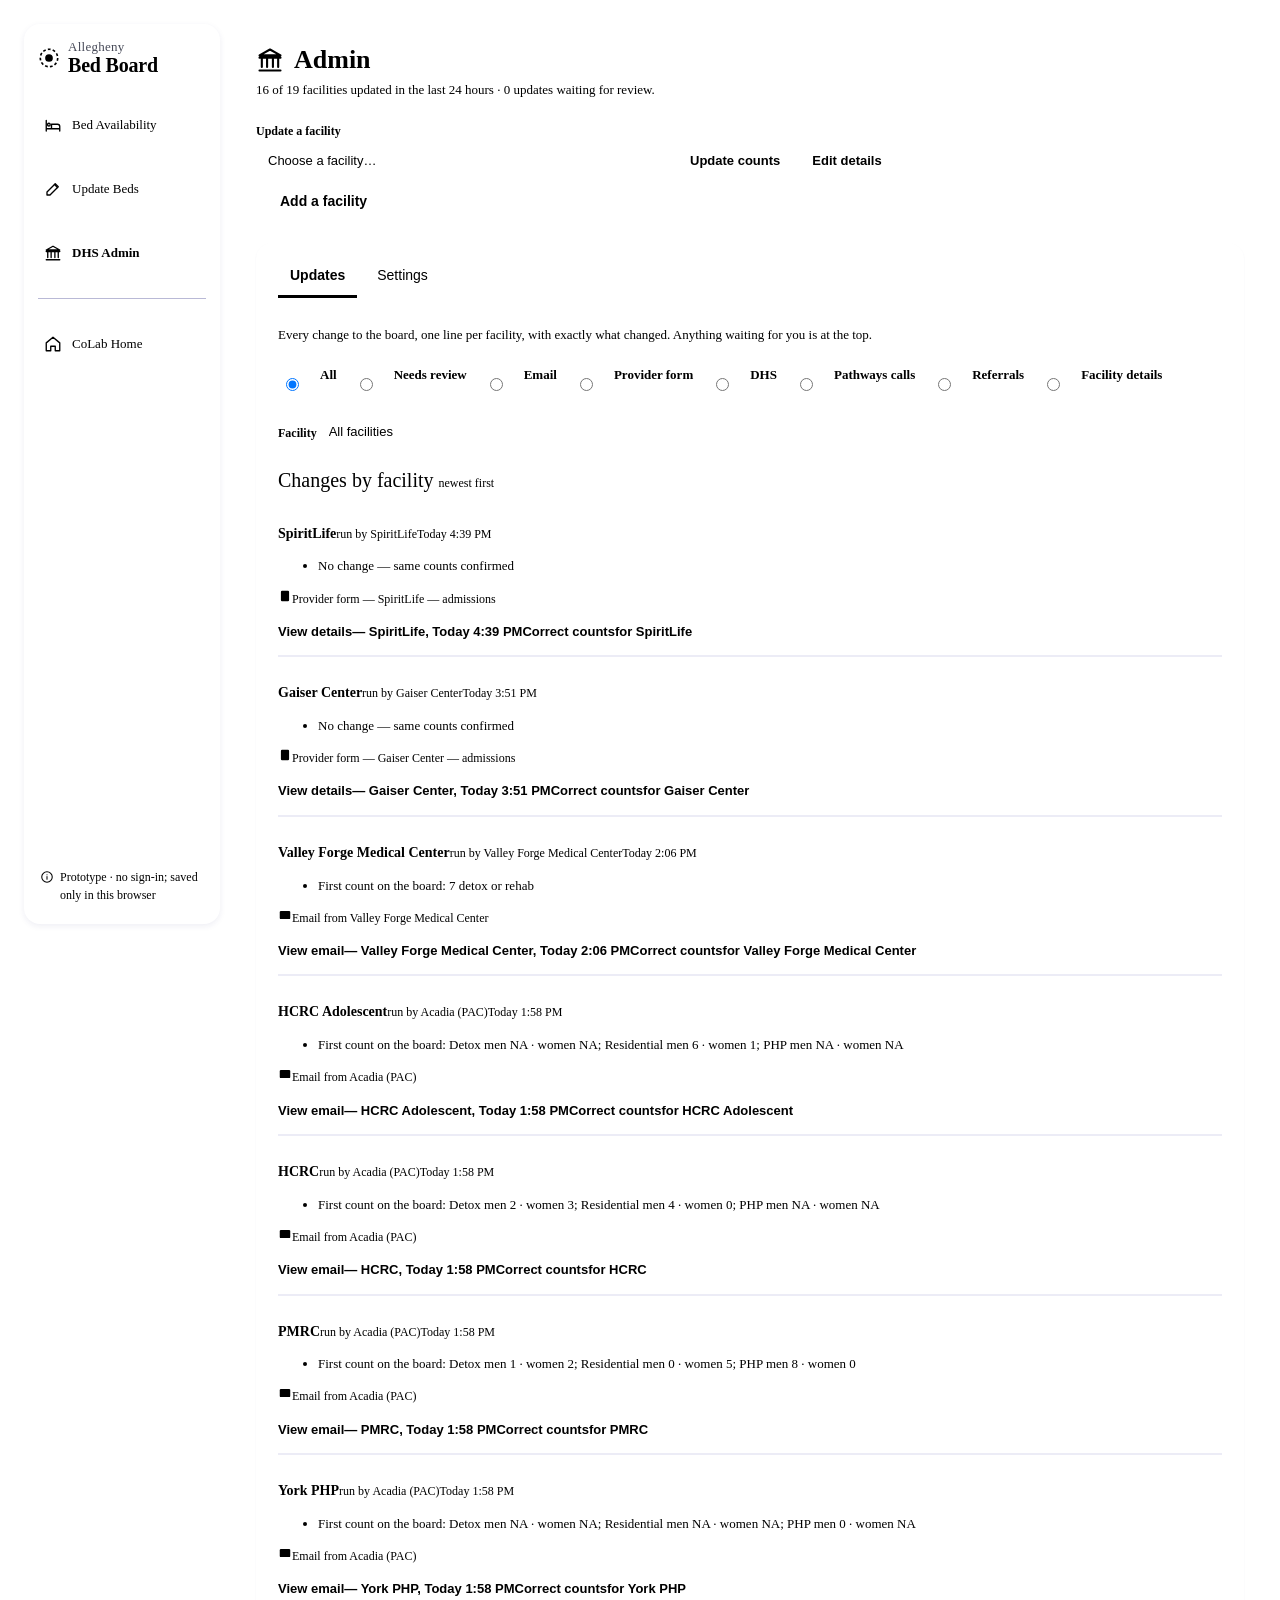
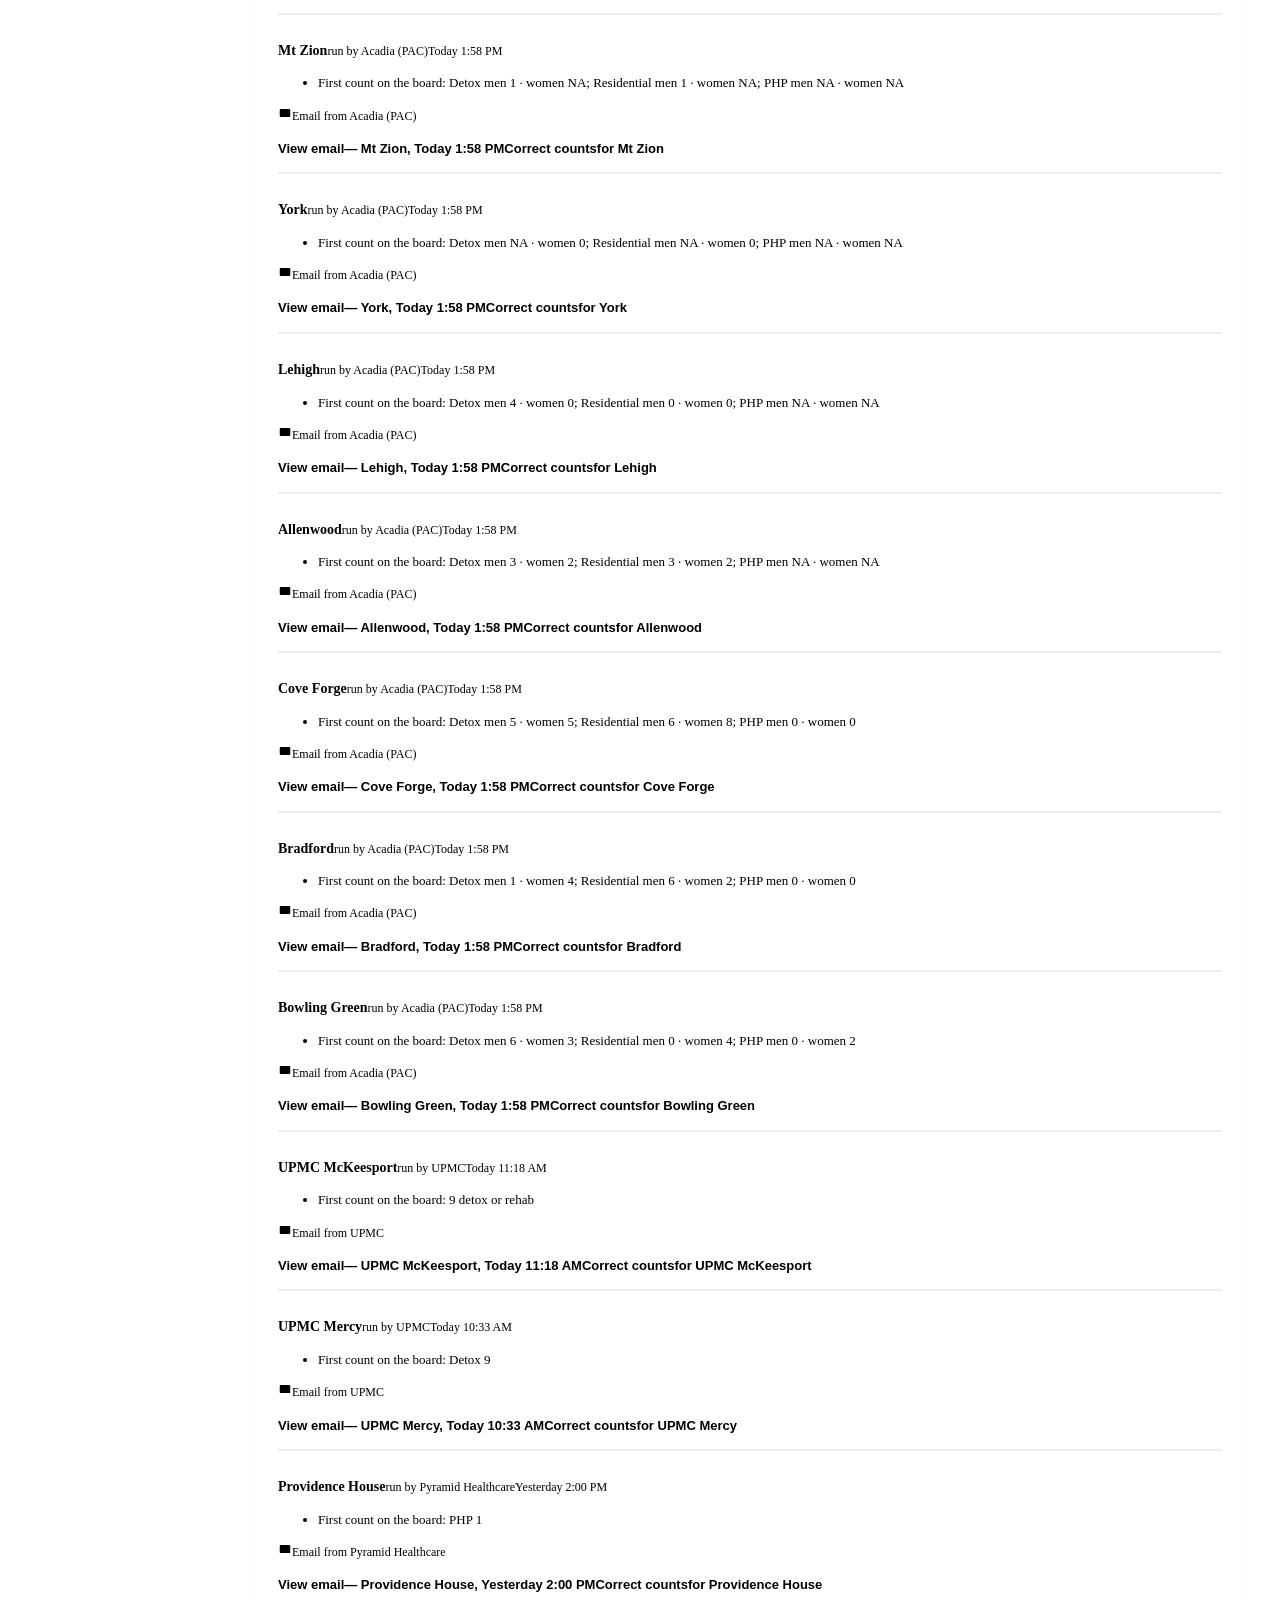
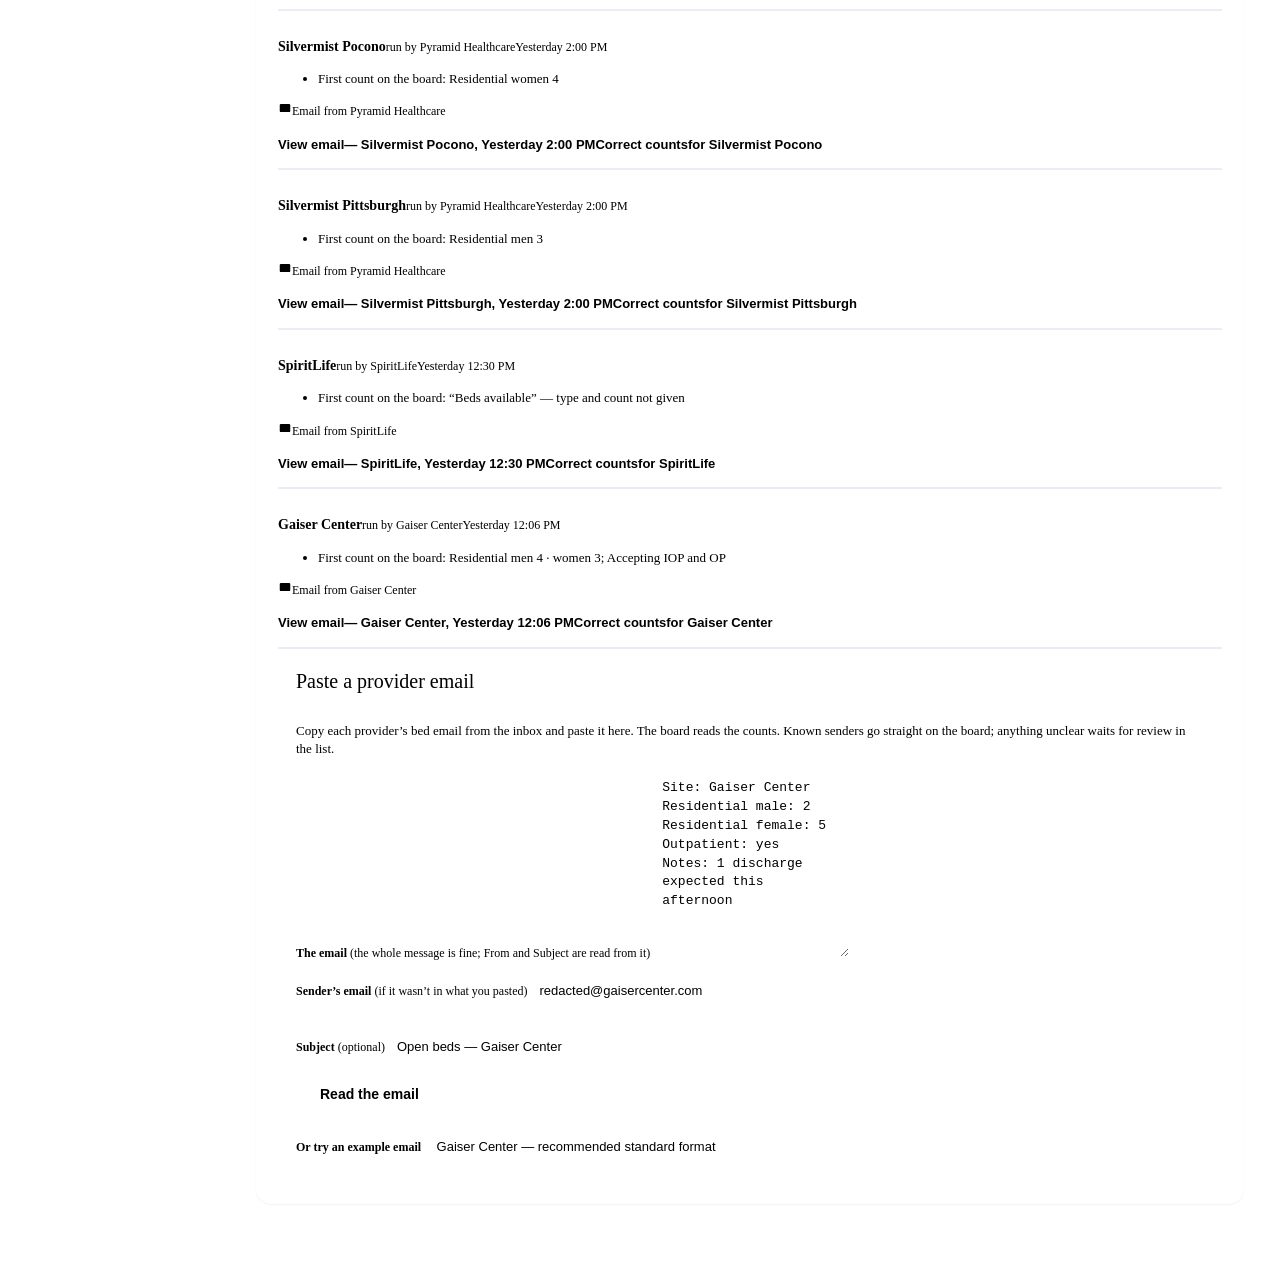
==== commit 8d43868c: "Record declines, transport and arrivals; paste provider emails by hand From the Pathways journey map" ====
--- a/admin.html
+++ b/admin.html
@@ -9,8 +9,8 @@
   <link rel="preconnect" href="https://fonts.gstatic.com" crossorigin>
   <link href="https://fonts.googleapis.com/css2?family=Roboto:wght@400;500;600;700&display=swap" rel="stylesheet">
   <link rel="icon" href="data:image/svg+xml,%3Csvg xmlns=%27http://www.w3.org/2000/svg%27 viewBox=%270 0 24 24%27%3E%3Ccircle cx=%2712%27 cy=%2712%27 r=%279.5%27 fill=%27none%27 stroke=%27%23262673%27 stroke-width=%272%27 stroke-dasharray=%273 2.4%27/%3E%3Ccircle cx=%2712%27 cy=%2712%27 r=%274.5%27 fill=%27%23262673%27/%3E%3C/svg%3E">
-  <link rel="stylesheet" href="assets/styles.css?v=202611151425">
-  <link rel="stylesheet" href="assets/colab.css?v=202611151425">
+  <link rel="stylesheet" href="assets/styles.css?v=202611160348">
+  <link rel="stylesheet" href="assets/colab.css?v=202611160348">
 </head>
 <body>
   <a class="skip" href="#admin-main">Skip to content</a>
@@ -57,17 +57,17 @@
       <div class="admin-grid" style="margin-top:12px">
         <div class="main-col"><div id="upd-list"></div></div>
         <aside class="side-col">
-          <details class="panel sim" style="margin-top:0">
-            <summary><h2 id="sim-h">Test the email alias</h2></summary>
-            <p class="hint">Stands in for the future alias. Recognized senders publish automatically; anything the parser isn’t sure of waits for review.</p>
-            <div class="field">
-              <label class="lbl" for="sim-example">Load an example</label>
+          <details class="panel sim" style="margin-top:0" open>
+            <summary><h2 id="sim-h">Paste a provider email</h2></summary>
+            <p class="hint">Copy each provider’s bed email from the inbox and paste it here. The board reads the counts. Known senders go straight on the board; anything unclear waits for review in the list.</p>
+            <div class="field"><label class="lbl" for="sim-body">The email <span class="help">(the whole message is fine; From and Subject are read from it)</span></label><textarea id="sim-body" class="input wide" rows="9"></textarea></div>
+            <div class="field"><label class="lbl" for="sim-from">Sender’s email <span class="help">(if it wasn’t in what you pasted)</span></label><input id="sim-from" class="input wide" type="email" autocomplete="off"></div>
+            <div class="field"><label class="lbl" for="sim-subject">Subject <span class="help">(optional)</span></label><input id="sim-subject" class="input wide" type="text" autocomplete="off"></div>
+            <div class="btnrow"><button type="button" class="btn primary" id="sim-send">Read the email</button></div>
+            <div class="field" style="margin-top:12px">
+              <label class="lbl" for="sim-example">Or try an example email</label>
               <select id="sim-example" class="sel-in"></select>
             </div>
-            <div class="field"><label class="lbl" for="sim-from">From</label><input id="sim-from" class="input wide" type="email" autocomplete="off"></div>
-            <div class="field"><label class="lbl" for="sim-subject">Subject</label><input id="sim-subject" class="input wide" type="text" autocomplete="off"></div>
-            <div class="field"><label class="lbl" for="sim-body">Body</label><textarea id="sim-body" class="input wide" rows="8"></textarea></div>
-            <div class="btnrow"><button type="button" class="btn primary" id="sim-send">Receive email</button></div>
             <div id="sim-result" role="status"></div>
           </details>
         </aside>
@@ -97,14 +97,14 @@
     <div class="dialog" role="dialog" aria-modal="true" aria-labelledby="dlg-h" id="dlg"></div>
   </div>
 
-  <script src="data/sites.js?v=202611151425"></script>
-  <script src="data/sample-emails.js?v=202611151425"></script>
-  <script src="assets/parser.js?v=202611151425"></script>
-  <script src="assets/store.js?v=202611151425"></script>
-  <script src="assets/common.js?v=202611151425"></script>
-  <script src="assets/editor.js?v=202611151425"></script>
-  <script src="assets/profile.js?v=202611151425"></script>
-  <script src="assets/facility.js?v=202611151425"></script>
-  <script src="assets/admin.js?v=202611151425"></script>
+  <script src="data/sites.js?v=202611160348"></script>
+  <script src="data/sample-emails.js?v=202611160348"></script>
+  <script src="assets/parser.js?v=202611160348"></script>
+  <script src="assets/store.js?v=202611160348"></script>
+  <script src="assets/common.js?v=202611160348"></script>
+  <script src="assets/editor.js?v=202611160348"></script>
+  <script src="assets/profile.js?v=202611160348"></script>
+  <script src="assets/facility.js?v=202611160348"></script>
+  <script src="assets/admin.js?v=202611160348"></script>
 </body>
 </html>
--- a/assets/colab.css
+++ b/assets/colab.css
@@ -475,3 +475,11 @@
   .more-filters .serve-col { grid-column: auto; grid-template-columns: minmax(0, 1fr); }
   .contact-btns .call-btn { margin-left: 0; }
 }
+
+/* ---------- Arrival check after a referral ---------- */
+.arrivals { margin: 6px 0 0; padding: 8px 12px; background: var(--smoke, #F5F5FF); border-radius: 8px; }
+.arrivals .arr-h { margin: 0 0 4px; font-weight: 700; font-size: 14px; }
+.arrivals ul { list-style: none; margin: 0; padding: 0; display: flex; flex-direction: column; gap: 4px; }
+.arrivals li { display: flex; flex-direction: column; align-items: flex-end; gap: 2px; font-size: 14px; }
+.arrivals .arr-acts { display: flex; gap: 16px; }
+.arrivals .linkbtn { min-height: 24px; }
